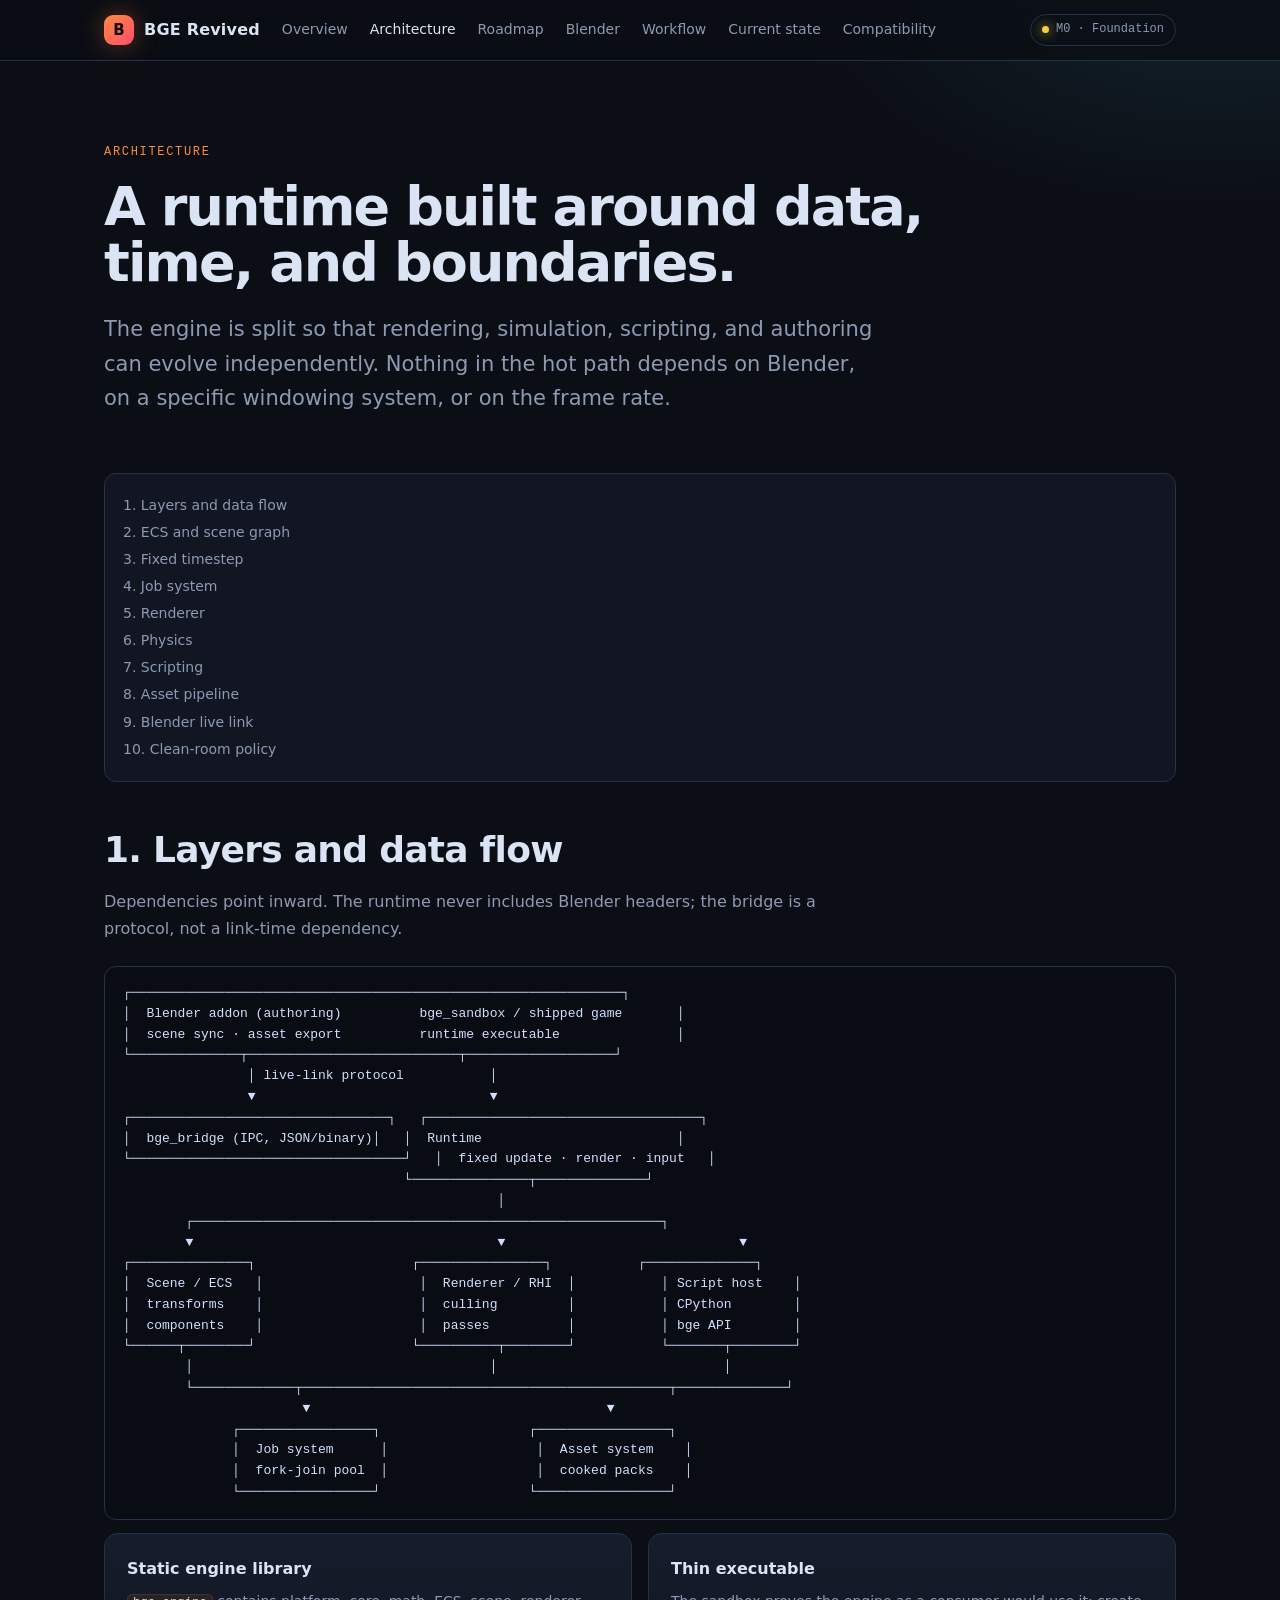
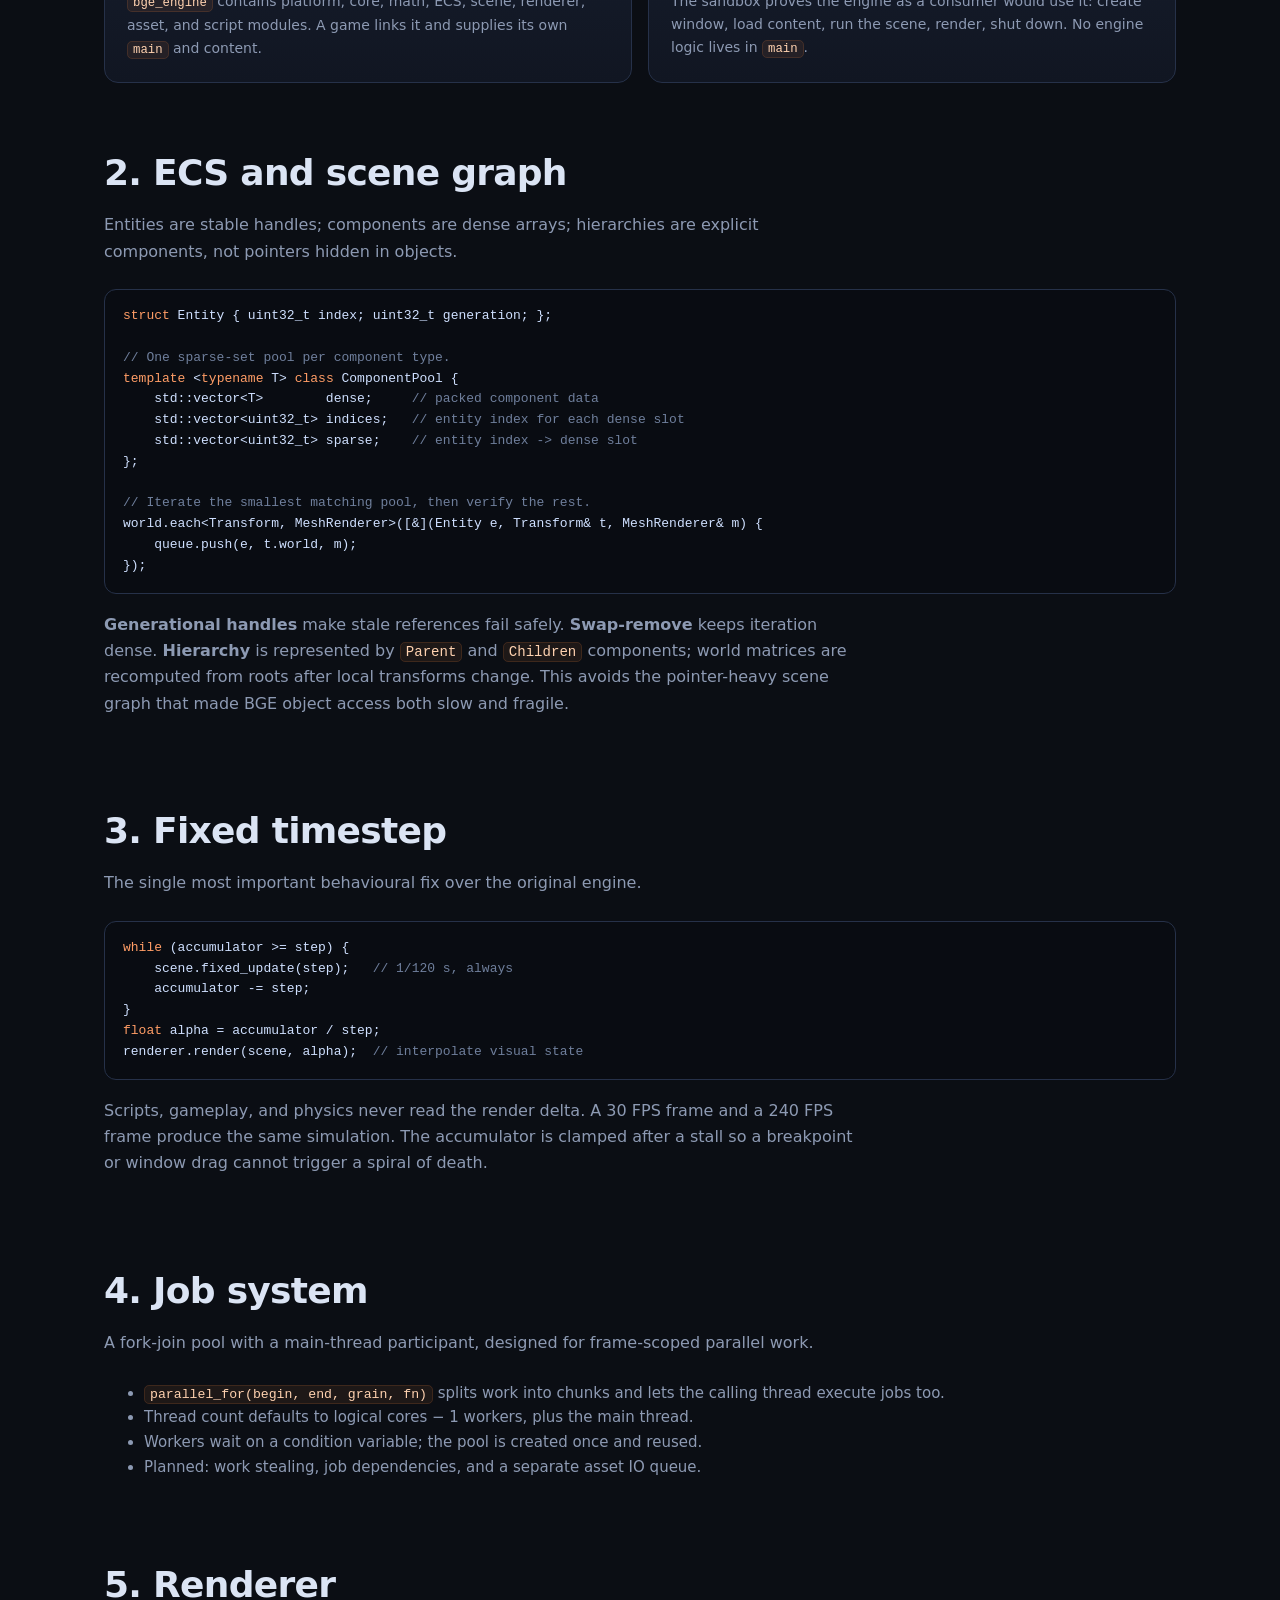
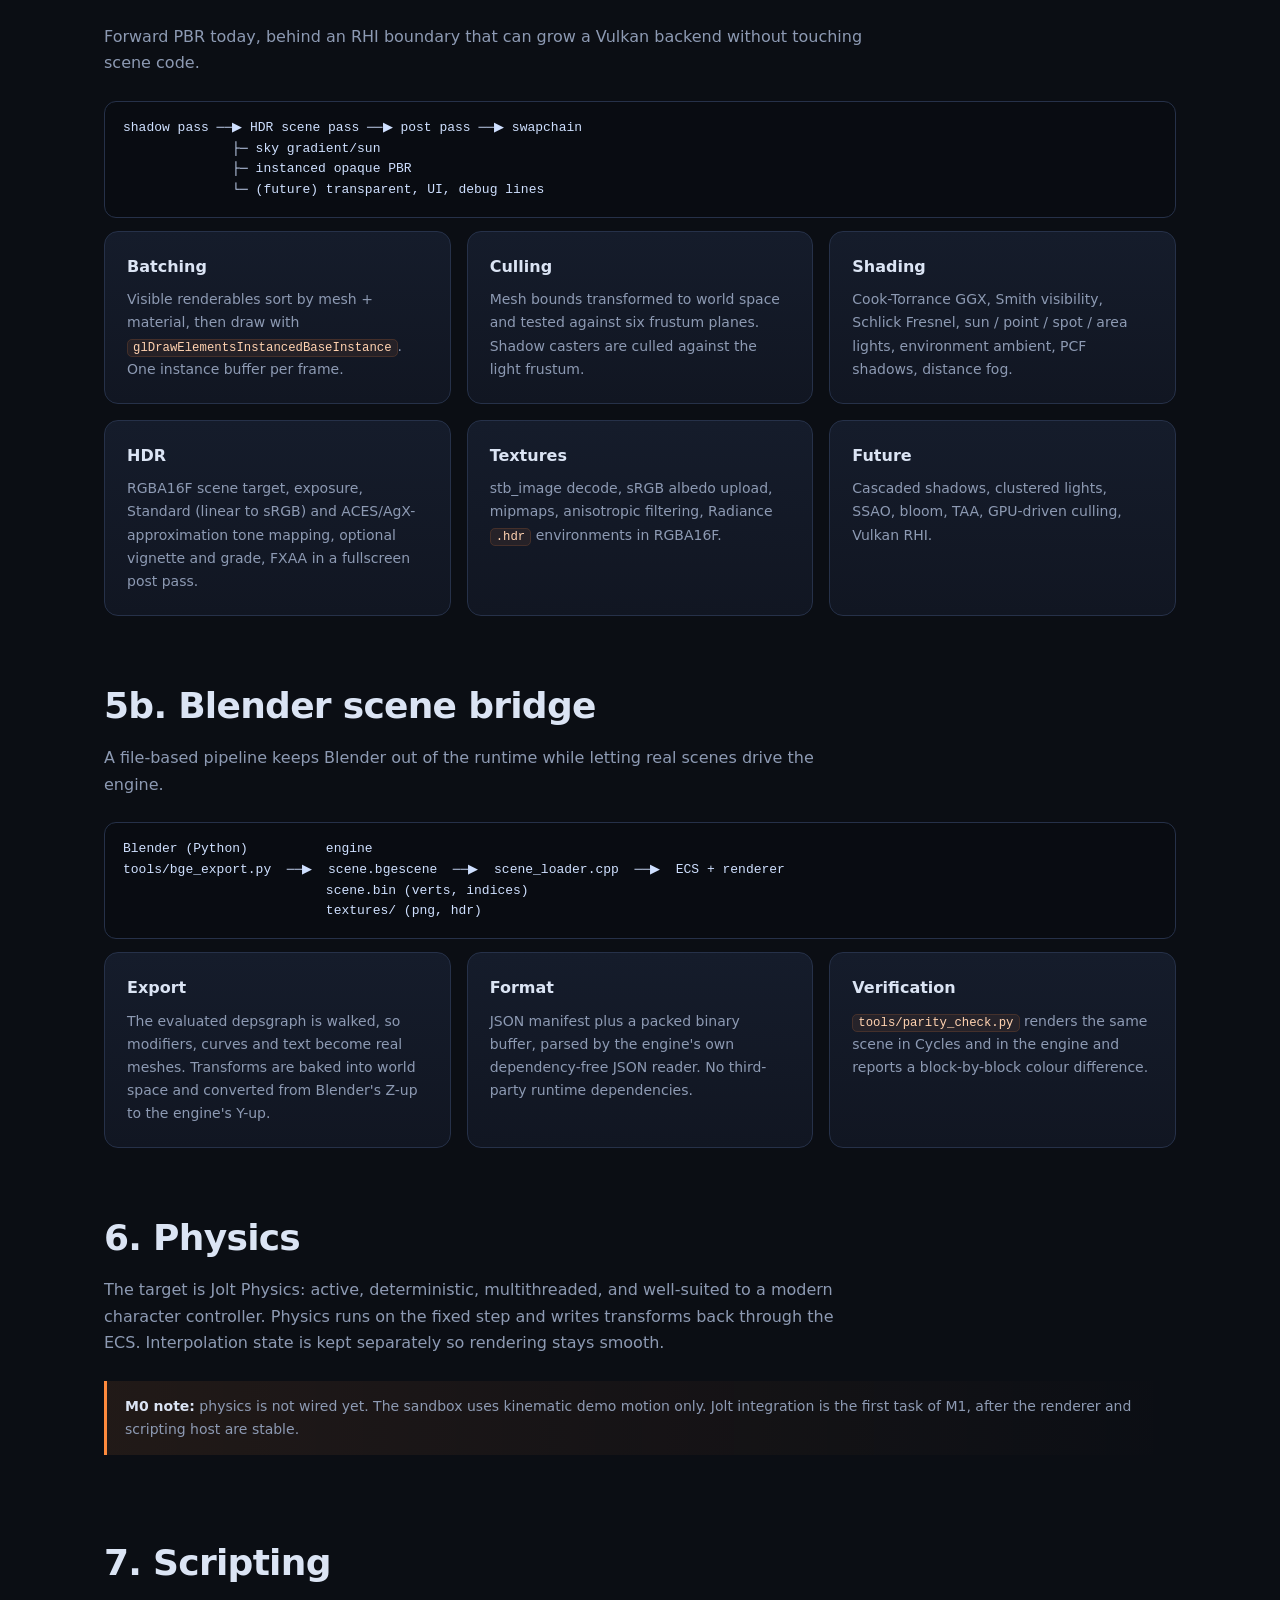
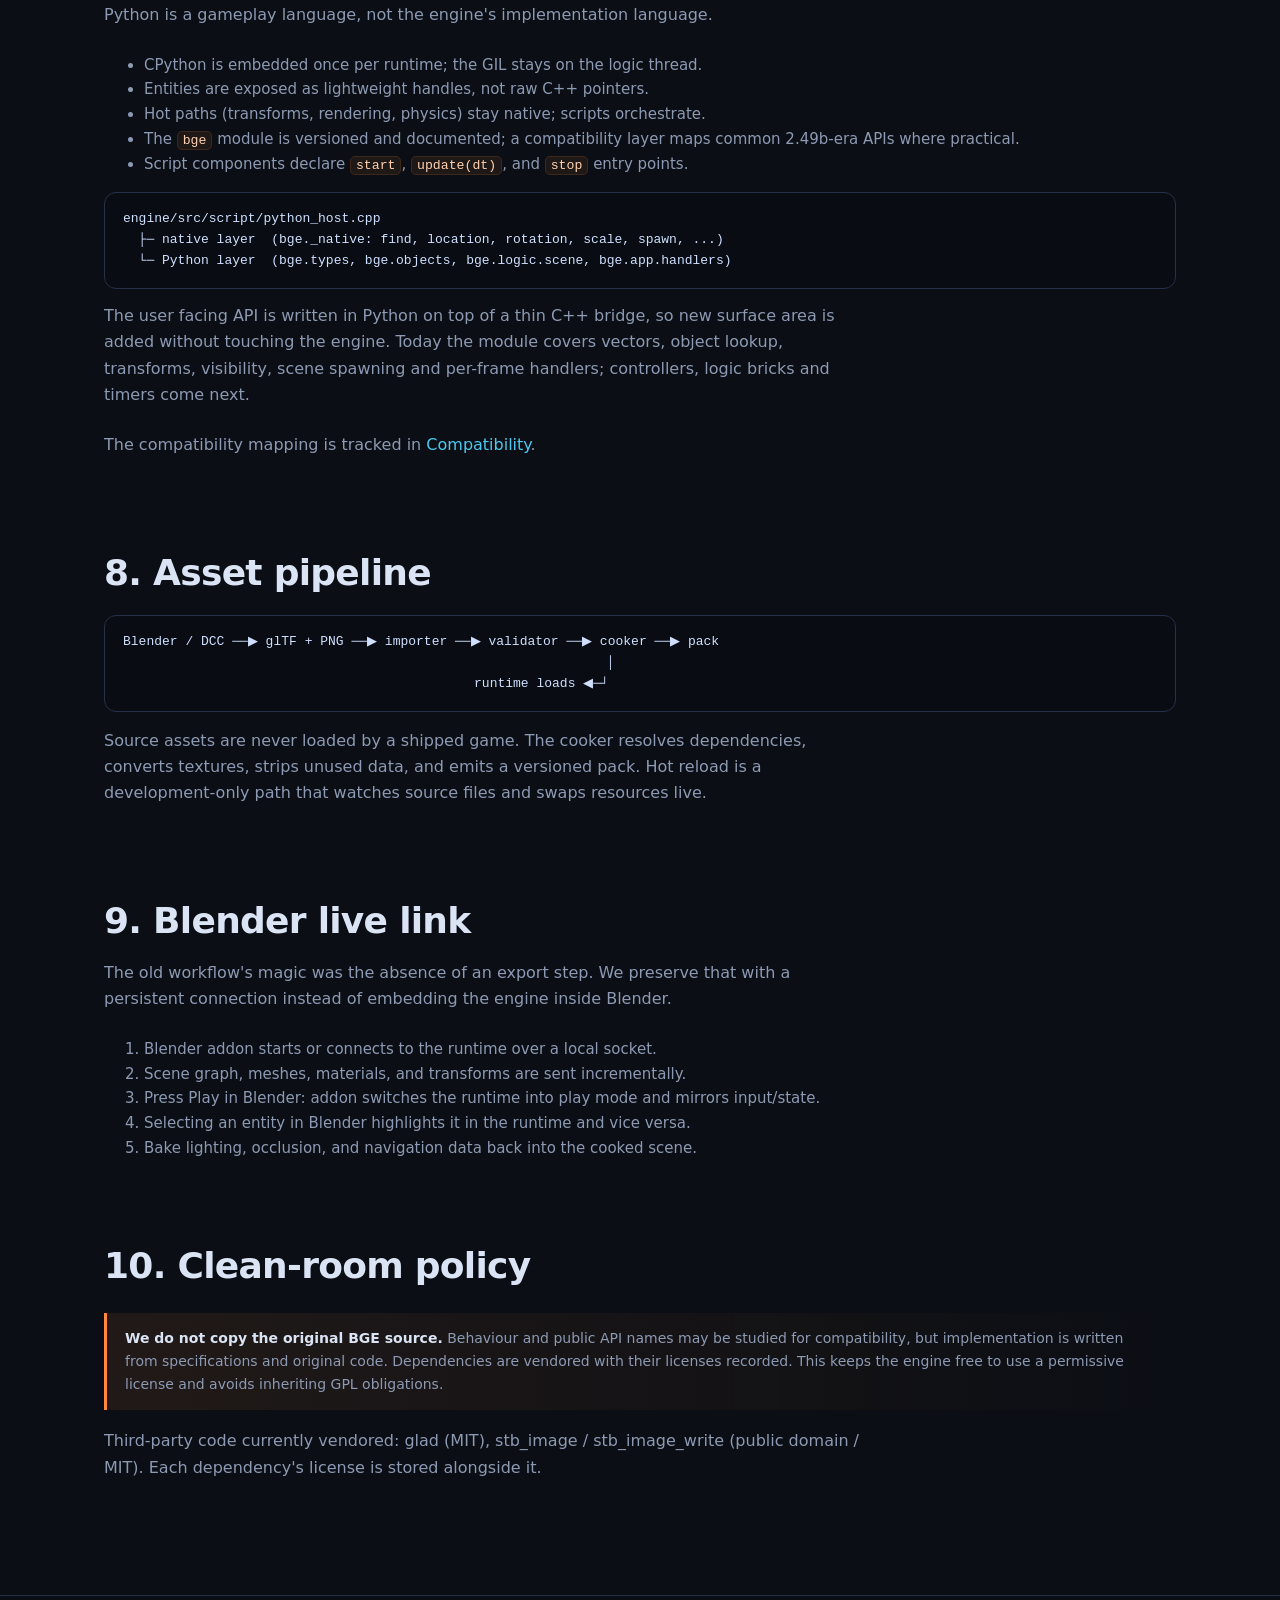
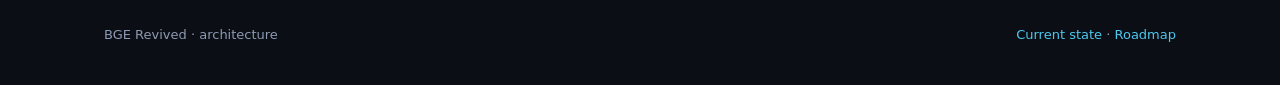
==== docs/architecture.html @ 5dff6050 "Add files via upload" ====
<!doctype html>
<html lang="en">
<head>
  <meta charset="utf-8">
  <meta name="viewport" content="width=device-width, initial-scale=1">
  <title>Architecture — BGE Revived</title>
  <meta name="description" content="Architecture of BGE Revived: platform layer, ECS, job system, renderer, physics, scripting, asset pipeline, and Blender live link.">
  <link rel="stylesheet" href="style.css">
</head>
<body>
<header class="site">
  <nav class="nav">
    <a class="brand" href="index.html"><span class="mark">B</span> BGE Revived</a>
    <a class="link" href="index.html">Overview</a>
    <a class="link active" href="architecture.html">Architecture</a>
    <a class="link" href="roadmap.html">Roadmap</a>
    <a class="link" href="blender_integration.html">Blender</a>
    <a class="link" href="blender_workflow.html">Workflow</a>
    <a class="link" href="current_state.html">Current state</a>
    <a class="link" href="compatibility.html">Compatibility</a>
    <span class="spacer"></span>
    <span class="pill"><span class="dot"></span> M0 · Foundation</span>
  </nav>
</header>

<main class="wrap">
  <section class="hero" style="padding-bottom: 18px;">
    <div class="eyebrow">Architecture</div>
    <h1 style="font-size: clamp(34px, 5vw, 54px);">A runtime built around data, time, and boundaries.</h1>
    <p class="lede">
      The engine is split so that rendering, simulation, scripting, and authoring can evolve
      independently. Nothing in the hot path depends on Blender, on a specific windowing
      system, or on the frame rate.
    </p>
  </section>

  <div class="toc">
    <a href="#layers">1. Layers and data flow</a>
    <a href="#ecs">2. ECS and scene graph</a>
    <a href="#time">3. Fixed timestep</a>
    <a href="#jobs">4. Job system</a>
    <a href="#render">5. Renderer</a>
    <a href="#physics">6. Physics</a>
    <a href="#scripting">7. Scripting</a>
    <a href="#assets">8. Asset pipeline</a>
    <a href="#blender">9. Blender live link</a>
    <a href="#cleanroom">10. Clean-room policy</a>
  </div>

  <section id="layers">
    <h2>1. Layers and data flow</h2>
    <p class="sub">Dependencies point inward. The runtime never includes Blender headers; the bridge is a protocol, not a link-time dependency.</p>
    <pre>┌───────────────────────────────────────────────────────────────┐
│  Blender addon (authoring)          bge_sandbox / shipped game       │
│  scene sync · asset export          runtime executable               │
└──────────────┬───────────────────────────┬───────────────────┘
                │ live-link protocol           │
                ▼                              ▼
┌─────────────────────────────────┐   ┌───────────────────────────────────┐
│  bge_bridge (IPC, JSON/binary)│   │  Runtime                         │
└───────────────────────────────────┘   │  fixed update · render · input   │
                                    └───────────────┬──────────────┘
                                                │
        ┌────────────────────────────────────────────────────────────┐
        ▼                                       ▼                              ▼
┌───────────────┐                    ┌────────────────┐           ┌──────────────┐
│  Scene / ECS   │                    │  Renderer / RHI  │           │ Script host    │
│  transforms    │                    │  culling         │           │ CPython        │
│  components    │                    │  passes          │           │ bge API        │
└──────┬────────┘                    └──────────┬────────┘           └───────┬────────┘
        │                                      │                             │
        └─────────────┬───────────────────────────────────────────────┬──────────────┘
                       ▼                                      ▼
              ┌─────────────────┐                   ┌─────────────────┐
              │  Job system      │                   │  Asset system    │
              │  fork-join pool  │                   │  cooked packs    │
              └─────────────────┘                   └─────────────────┘</pre>
    <div class="grid cols-2">
      <div class="card">
        <h3>Static engine library</h3>
        <p><code>bge_engine</code> contains platform, core, math, ECS, scene, renderer, asset, and script modules. A game links it and supplies its own <code>main</code> and content.</p>
      </div>
      <div class="card">
        <h3>Thin executable</h3>
        <p>The sandbox proves the engine as a consumer would use it: create window, load content, run the scene, render, shut down. No engine logic lives in <code>main</code>.</p>
      </div>
    </div>
  </section>

  <section id="ecs">
    <h2>2. ECS and scene graph</h2>
    <p class="sub">Entities are stable handles; components are dense arrays; hierarchies are explicit components, not pointers hidden in objects.</p>
    <pre><span class="k">struct</span> Entity { uint32_t index; uint32_t generation; };

<span class="c">// One sparse-set pool per component type.</span>
<span class="k">template</span> &lt;<span class="k">typename</span> T&gt; <span class="k">class</span> ComponentPool {
    std::vector&lt;T&gt;        dense;     <span class="c">// packed component data</span>
    std::vector&lt;uint32_t&gt; indices;   <span class="c">// entity index for each dense slot</span>
    std::vector&lt;uint32_t&gt; sparse;    <span class="c">// entity index -&gt; dense slot</span>
};

<span class="c">// Iterate the smallest matching pool, then verify the rest.</span>
world.each&lt;Transform, MeshRenderer&gt;([&amp;](Entity e, Transform&amp; t, MeshRenderer&amp; m) {
    queue.push(e, t.world, m);
});</pre>
    <p class="sub" style="margin-top: 18px;">
      <strong>Generational handles</strong> make stale references fail safely. <strong>Swap-remove</strong>
      keeps iteration dense. <strong>Hierarchy</strong> is represented by <code>Parent</code> and
      <code>Children</code> components; world matrices are recomputed from roots after local
      transforms change. This avoids the pointer-heavy scene graph that made BGE object access
      both slow and fragile.
    </p>
  </section>

  <section id="time">
    <h2>3. Fixed timestep</h2>
    <p class="sub">The single most important behavioural fix over the original engine.</p>
    <pre><span class="k">while</span> (accumulator &gt;= step) {
    scene.fixed_update(step);   <span class="c">// 1/120 s, always</span>
    accumulator -= step;
}
<span class="k">float</span> alpha = accumulator / step;
renderer.render(scene, alpha);  <span class="c">// interpolate visual state</span></pre>
    <p class="sub" style="margin-top: 18px;">
      Scripts, gameplay, and physics never read the render delta. A 30 FPS frame and a 240 FPS
      frame produce the same simulation. The accumulator is clamped after a stall so a
      breakpoint or window drag cannot trigger a spiral of death.
    </p>
  </section>

  <section id="jobs">
    <h2>4. Job system</h2>
    <p class="sub">A fork-join pool with a main-thread participant, designed for frame-scoped parallel work.</p>
    <ul style="color: var(--muted); font-size: 15px;">
      <li><code>parallel_for(begin, end, grain, fn)</code> splits work into chunks and lets the calling thread execute jobs too.</li>
      <li>Thread count defaults to logical cores − 1 workers, plus the main thread.</li>
      <li>Workers wait on a condition variable; the pool is created once and reused.</li>
      <li>Planned: work stealing, job dependencies, and a separate asset IO queue.</li>
    </ul>
  </section>

  <section id="render">
    <h2>5. Renderer</h2>
    <p class="sub">Forward PBR today, behind an RHI boundary that can grow a Vulkan backend without touching scene code.</p>
    <pre>shadow pass ──▶ HDR scene pass ──▶ post pass ──▶ swapchain
              ├─ sky gradient/sun
              ├─ instanced opaque PBR
              └─ (future) transparent, UI, debug lines</pre>
    <div class="grid cols-3">
      <div class="card"><h3>Batching</h3><p>Visible renderables sort by mesh + material, then draw with <code>glDrawElementsInstancedBaseInstance</code>. One instance buffer per frame.</p></div>
      <div class="card"><h3>Culling</h3><p>Mesh bounds transformed to world space and tested against six frustum planes. Shadow casters are culled against the light frustum.</p></div>
      <div class="card"><h3>Shading</h3><p>Cook-Torrance GGX, Smith visibility, Schlick Fresnel, sun / point / spot / area lights, environment ambient, PCF shadows, distance fog.</p></div>
      <div class="card"><h3>HDR</h3><p>RGBA16F scene target, exposure, Standard (linear to sRGB) and ACES/AgX-approximation tone mapping, optional vignette and grade, FXAA in a fullscreen post pass.</p></div>
      <div class="card"><h3>Textures</h3><p>stb_image decode, sRGB albedo upload, mipmaps, anisotropic filtering, Radiance <code>.hdr</code> environments in RGBA16F.</p></div>
      <div class="card"><h3>Future</h3><p>Cascaded shadows, clustered lights, SSAO, bloom, TAA, GPU-driven culling, Vulkan RHI.</p></div>
    </div>
  </section>

  <section id="blender">
    <h2>5b. Blender scene bridge</h2>
    <p class="sub">A file-based pipeline keeps Blender out of the runtime while letting real scenes drive the engine.</p>
    <pre>Blender (Python)          engine
tools/bge_export.py  ──▶  scene.bgescene  ──▶  scene_loader.cpp  ──▶  ECS + renderer
                          scene.bin (verts, indices)
                          textures/ (png, hdr)</pre>
    <div class="grid cols-3">
      <div class="card"><h3>Export</h3><p>The evaluated depsgraph is walked, so modifiers, curves and text become real meshes. Transforms are baked into world space and converted from Blender's Z-up to the engine's Y-up.</p></div>
      <div class="card"><h3>Format</h3><p>JSON manifest plus a packed binary buffer, parsed by the engine's own dependency-free JSON reader. No third-party runtime dependencies.</p></div>
      <div class="card"><h3>Verification</h3><p><code>tools/parity_check.py</code> renders the same scene in Cycles and in the engine and reports a block-by-block colour difference.</p></div>
    </div>
  </section>

  <section id="physics">
    <h2>6. Physics</h2>
    <p class="sub">
      The target is Jolt Physics: active, deterministic, multithreaded, and well-suited to a
      modern character controller. Physics runs on the fixed step and writes transforms back
      through the ECS. Interpolation state is kept separately so rendering stays smooth.
    </p>
    <div class="callout">
      <strong>M0 note:</strong> physics is not wired yet. The sandbox uses kinematic demo motion
      only. Jolt integration is the first task of M1, after the renderer and scripting host are
      stable.
    </div>
  </section>

  <section id="scripting">
    <h2>7. Scripting</h2>
    <p class="sub">Python is a gameplay language, not the engine's implementation language.</p>
    <ul style="color: var(--muted); font-size: 15px;">
      <li>CPython is embedded once per runtime; the GIL stays on the logic thread.</li>
      <li>Entities are exposed as lightweight handles, not raw C++ pointers.</li>
      <li>Hot paths (transforms, rendering, physics) stay native; scripts orchestrate.</li>
      <li>The <code>bge</code> module is versioned and documented; a compatibility layer maps common 2.49b-era APIs where practical.</li>
      <li>Script components declare <code>start</code>, <code>update(dt)</code>, and <code>stop</code> entry points.</li>
    </ul>
    <pre style="margin-top: 16px;">engine/src/script/python_host.cpp
  ├─ native layer  (bge._native: find, location, rotation, scale, spawn, ...)
  └─ Python layer  (bge.types, bge.objects, bge.logic.scene, bge.app.handlers)</pre>
    <p class="sub" style="margin-top: 14px;">
      The user facing API is written in Python on top of a thin C++ bridge, so new surface area
      is added without touching the engine. Today the module covers vectors, object lookup,
      transforms, visibility, scene spawning and per-frame handlers; controllers, logic bricks
      and timers come next.
    </p>
    <p class="sub" style="margin-top: 14px;">The compatibility mapping is tracked in <a href="compatibility.html">Compatibility</a>.</p>
  </section>

  <section id="assets">
    <h2>8. Asset pipeline</h2>
    <pre>Blender / DCC ──▶ glTF + PNG ──▶ importer ──▶ validator ──▶ cooker ──▶ pack
                                                              │
                                             runtime loads ◀─┘</pre>
    <p class="sub" style="margin-top: 16px;">
      Source assets are never loaded by a shipped game. The cooker resolves dependencies,
      converts textures, strips unused data, and emits a versioned pack. Hot reload is a
      development-only path that watches source files and swaps resources live.
    </p>
  </section>

  <section id="blender">
    <h2>9. Blender live link</h2>
    <p class="sub">
      The old workflow's magic was the absence of an export step. We preserve that with a
      persistent connection instead of embedding the engine inside Blender.
    </p>
    <ol style="color: var(--muted); font-size: 15px;">
      <li>Blender addon starts or connects to the runtime over a local socket.</li>
      <li>Scene graph, meshes, materials, and transforms are sent incrementally.</li>
      <li>Press Play in Blender: addon switches the runtime into play mode and mirrors input/state.</li>
      <li>Selecting an entity in Blender highlights it in the runtime and vice versa.</li>
      <li>Bake lighting, occlusion, and navigation data back into the cooked scene.</li>
    </ol>
  </section>

  <section id="cleanroom">
    <h2>10. Clean-room policy</h2>
    <div class="callout">
      <strong>We do not copy the original BGE source.</strong> Behaviour and public API names may
      be studied for compatibility, but implementation is written from specifications and
      original code. Dependencies are vendored with their licenses recorded. This keeps the
      engine free to use a permissive license and avoids inheriting GPL obligations.
    </div>
    <p class="sub">
      Third-party code currently vendored: glad (MIT), stb_image / stb_image_write (public
      domain / MIT). Each dependency's license is stored alongside it.
    </p>
  </section>
</main>

<footer class="site">
  <div class="wrap">
    <span>BGE Revived · architecture</span>
    <span><a href="current_state.html">Current state</a> · <a href="roadmap.html">Roadmap</a></span>
  </div>
</footer>
</body>
</html>
---- docs/style.css ----
:root {
  --bg: #0b0e14;
  --bg-soft: #111622;
  --panel: #151c2b;
  --panel-2: #1b2436;
  --line: #263149;
  --text: #dbe4f4;
  --muted: #8d9ab3;
  --accent: #ff8a3d;
  --accent-2: #4cc9f0;
  --good: #58d68d;
  --warn: #f4d03f;
  --bad: #ec7063;
  --radius: 14px;
  --max: 1120px;
  --mono: ui-monospace, SFMono-Regular, Menlo, Consolas, "Liberation Mono", monospace;
  --sans: Inter, ui-sans-serif, system-ui, -apple-system, "Segoe UI", Roboto, sans-serif;
}

* { box-sizing: border-box; }
html { scroll-behavior: smooth; }
body {
  margin: 0;
  background:
    radial-gradient(900px 420px at 10% -10%, rgba(255, 138, 61, 0.14), transparent 60%),
    radial-gradient(700px 360px at 95% 0%, rgba(76, 201, 240, 0.10), transparent 60%),
    var(--bg);
  color: var(--text);
  font-family: var(--sans);
  line-height: 1.65;
  font-size: 16px;
}

a { color: var(--accent-2); text-decoration: none; }
a:hover { text-decoration: underline; }

.wrap { max-width: var(--max); margin: 0 auto; padding: 0 24px; }

header.site {
  position: sticky;
  top: 0;
  z-index: 20;
  backdrop-filter: blur(12px);
  background: rgba(11, 14, 20, 0.78);
  border-bottom: 1px solid var(--line);
}
.nav {
  max-width: var(--max);
  margin: 0 auto;
  padding: 14px 24px;
  display: flex;
  align-items: center;
  gap: 22px;
  flex-wrap: wrap;
}
.brand {
  display: flex;
  align-items: center;
  gap: 10px;
  color: var(--text);
  font-weight: 750;
  letter-spacing: 0.2px;
}
.brand .mark {
  width: 30px; height: 30px;
  border-radius: 9px;
  background: linear-gradient(135deg, var(--accent), #ff4d6d);
  box-shadow: 0 0 24px rgba(255, 138, 61, 0.35);
  display: grid; place-items: center;
  font-size: 15px;
  color: #130b06;
  font-weight: 900;
}
.nav a.link { color: var(--muted); font-size: 14px; }
.nav a.link:hover, .nav a.link.active { color: var(--text); text-decoration: none; }
.nav .spacer { flex: 1; }
.pill {
  display: inline-flex; align-items: center; gap: 7px;
  padding: 5px 11px;
  border: 1px solid var(--line);
  border-radius: 999px;
  color: var(--muted);
  font-size: 12px;
  font-family: var(--mono);
  white-space: nowrap;
}
.dot { width: 7px; height: 7px; border-radius: 50%; background: var(--warn); box-shadow: 0 0 12px var(--warn); }
.dot.good { background: var(--good); box-shadow: 0 0 12px var(--good); }

.hero { padding: 82px 0 44px; }
.eyebrow {
  color: var(--accent);
  font-family: var(--mono);
  font-size: 12px;
  letter-spacing: 0.14em;
  text-transform: uppercase;
  margin-bottom: 16px;
}
h1 {
  font-size: clamp(38px, 6vw, 68px);
  line-height: 1.04;
  letter-spacing: -0.035em;
  margin: 0 0 20px;
  max-width: 980px;
}
h1 .grad {
  background: linear-gradient(115deg, #ffb36b, #ff6b6b 45%, #4cc9f0);
  -webkit-background-clip: text;
  background-clip: text;
  color: transparent;
}
.lede { color: var(--muted); font-size: clamp(17px, 2vw, 21px); max-width: 780px; }
.hero-actions { display: flex; gap: 12px; flex-wrap: wrap; margin-top: 30px; }
.btn {
  display: inline-flex; align-items: center; gap: 8px;
  padding: 11px 18px;
  border-radius: 10px;
  border: 1px solid var(--line);
  color: var(--text);
  font-weight: 650;
  font-size: 14px;
  background: var(--panel);
}
.btn.primary { background: linear-gradient(135deg, var(--accent), #ff5d47); border-color: transparent; color: #190d07; }
.btn:hover { text-decoration: none; transform: translateY(-1px); }
.btn { transition: transform 120ms ease, border-color 120ms ease; }

.grid { display: grid; gap: 16px; }
.grid.cols-3 { grid-template-columns: repeat(3, minmax(0, 1fr)); }
.grid.cols-2 { grid-template-columns: repeat(2, minmax(0, 1fr)); }
@media (max-width: 860px) { .grid.cols-3, .grid.cols-2 { grid-template-columns: 1fr; } }

.card {
  background: linear-gradient(180deg, var(--panel), var(--bg-soft));
  border: 1px solid var(--line);
  border-radius: var(--radius);
  padding: 22px;
}
.card h3 { margin: 0 0 8px; font-size: 16px; }
.card p { margin: 0; color: var(--muted); font-size: 14px; }
.card .icon { font-size: 20px; margin-bottom: 10px; display: block; }

section { padding: 30px 0; }
h2 {
  font-size: clamp(26px, 3vw, 36px);
  letter-spacing: -0.02em;
  margin: 0 0 10px;
}
.sub { color: var(--muted); margin: 0 0 24px; max-width: 760px; }

table { width: 100%; border-collapse: collapse; font-size: 14px; }
th, td { text-align: left; padding: 11px 12px; border-bottom: 1px solid var(--line); vertical-align: top; }
th { color: var(--muted); font-weight: 600; font-size: 12px; text-transform: uppercase; letter-spacing: 0.06em; }
tr:last-child td { border-bottom: 0; }
td code, p code, li code { color: #ffd2b0; background: rgba(255, 138, 61, 0.08); border: 1px solid rgba(255, 138, 61, 0.14); padding: 1px 5px; border-radius: 5px; font-family: var(--mono); font-size: 0.88em; }

pre {
  background: #090c12;
  border: 1px solid var(--line);
  border-radius: 12px;
  padding: 16px 18px;
  overflow: auto;
  font-family: var(--mono);
  font-size: 13px;
  line-height: 1.6;
  color: #cfe0ff;
}
pre .c { color: #6f7f9c; }
pre .k { color: #ff9d66; }
pre .s { color: #9fe8a5; }

.badge {
  display: inline-block;
  font-size: 11px;
  font-family: var(--mono);
  padding: 2px 8px;
  border-radius: 999px;
  border: 1px solid var(--line);
  color: var(--muted);
}
.badge.done { color: var(--good); border-color: rgba(88, 214, 141, 0.35); background: rgba(88, 214, 141, 0.08); }
.badge.wip { color: var(--warn); border-color: rgba(244, 208, 63, 0.35); background: rgba(244, 208, 63, 0.08); }
.badge.plan { color: var(--accent-2); border-color: rgba(76, 201, 240, 0.3); background: rgba(76, 201, 240, 0.07); }
.badge.legacy { color: var(--bad); border-color: rgba(236, 112, 99, 0.35); background: rgba(236, 112, 99, 0.08); }

.callout {
  border-left: 3px solid var(--accent);
  background: linear-gradient(90deg, rgba(255, 138, 61, 0.09), transparent);
  padding: 14px 18px;
  border-radius: 0 10px 10px 0;
  color: var(--muted);
  font-size: 14px;
  margin: 18px 0;
}
.callout strong { color: var(--text); }

.stat-row { display: flex; gap: 26px; flex-wrap: wrap; margin-top: 30px; }
.stat .n { font-family: var(--mono); font-size: 28px; color: var(--text); }
.stat .l { color: var(--muted); font-size: 12px; text-transform: uppercase; letter-spacing: 0.08em; }

.phase { border-left: 2px solid var(--line); padding: 2px 0 2px 22px; position: relative; margin: 0 0 26px; }
.phase::before {
  content: ""; position: absolute; left: -7px; top: 6px;
  width: 12px; height: 12px; border-radius: 50%;
  background: var(--bg); border: 2px solid var(--line);
}
.phase.current::before { border-color: var(--accent); box-shadow: 0 0 0 4px rgba(255, 138, 61, 0.12); }
.phase h3 { margin: 0 0 6px; font-size: 19px; }
.phase .tag { font-family: var(--mono); font-size: 12px; color: var(--accent); }
.phase ul { margin: 10px 0 0; padding-left: 18px; color: var(--muted); font-size: 14px; }
.phase li { margin: 4px 0; }

footer.site {
  border-top: 1px solid var(--line);
  margin-top: 60px;
  padding: 28px 0 40px;
  color: var(--muted);
  font-size: 13px;
}
footer.site .wrap { display: flex; justify-content: space-between; gap: 18px; flex-wrap: wrap; }

.toc {
  background: var(--bg-soft);
  border: 1px solid var(--line);
  border-radius: 12px;
  padding: 16px 18px;
  font-size: 14px;
  margin: 18px 0 8px;
}
.toc a { display: block; margin: 4px 0; color: var(--muted); }
.toc a:hover { color: var(--text); }

.status-line { display: flex; align-items: center; gap: 10px; color: var(--muted); font-size: 14px; }

.kbd {
  font-family: var(--mono);
  font-size: 12px;
  border: 1px solid var(--line);
  border-bottom-width: 2px;
  border-radius: 5px;
  padding: 1px 6px;
  color: var(--text);
  background: var(--panel);
}

.shot {
  width: 100%;
  border-radius: var(--radius);
  border: 1px solid var(--line);
  display: block;
  background: #05070b;
}
.shot-cap { color: var(--muted); font-size: 12px; margin-top: 8px; font-family: var(--mono); }
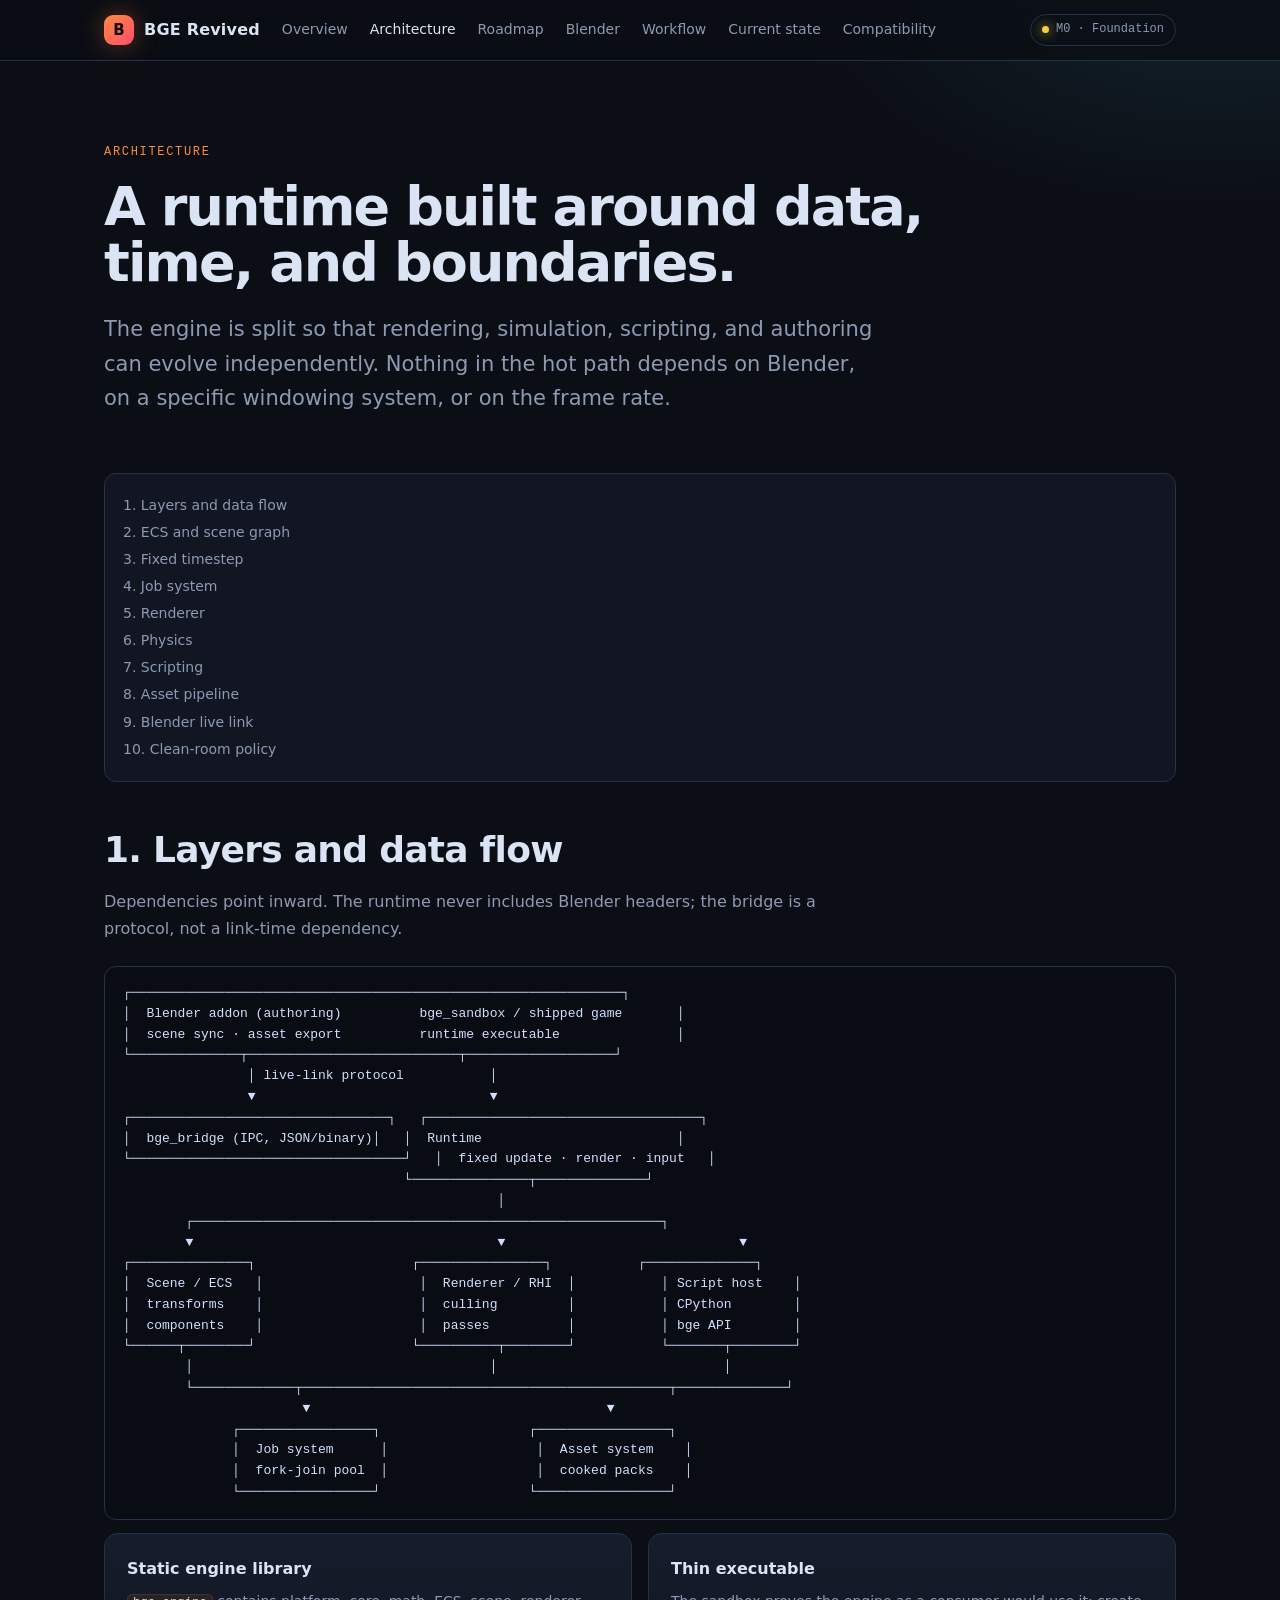
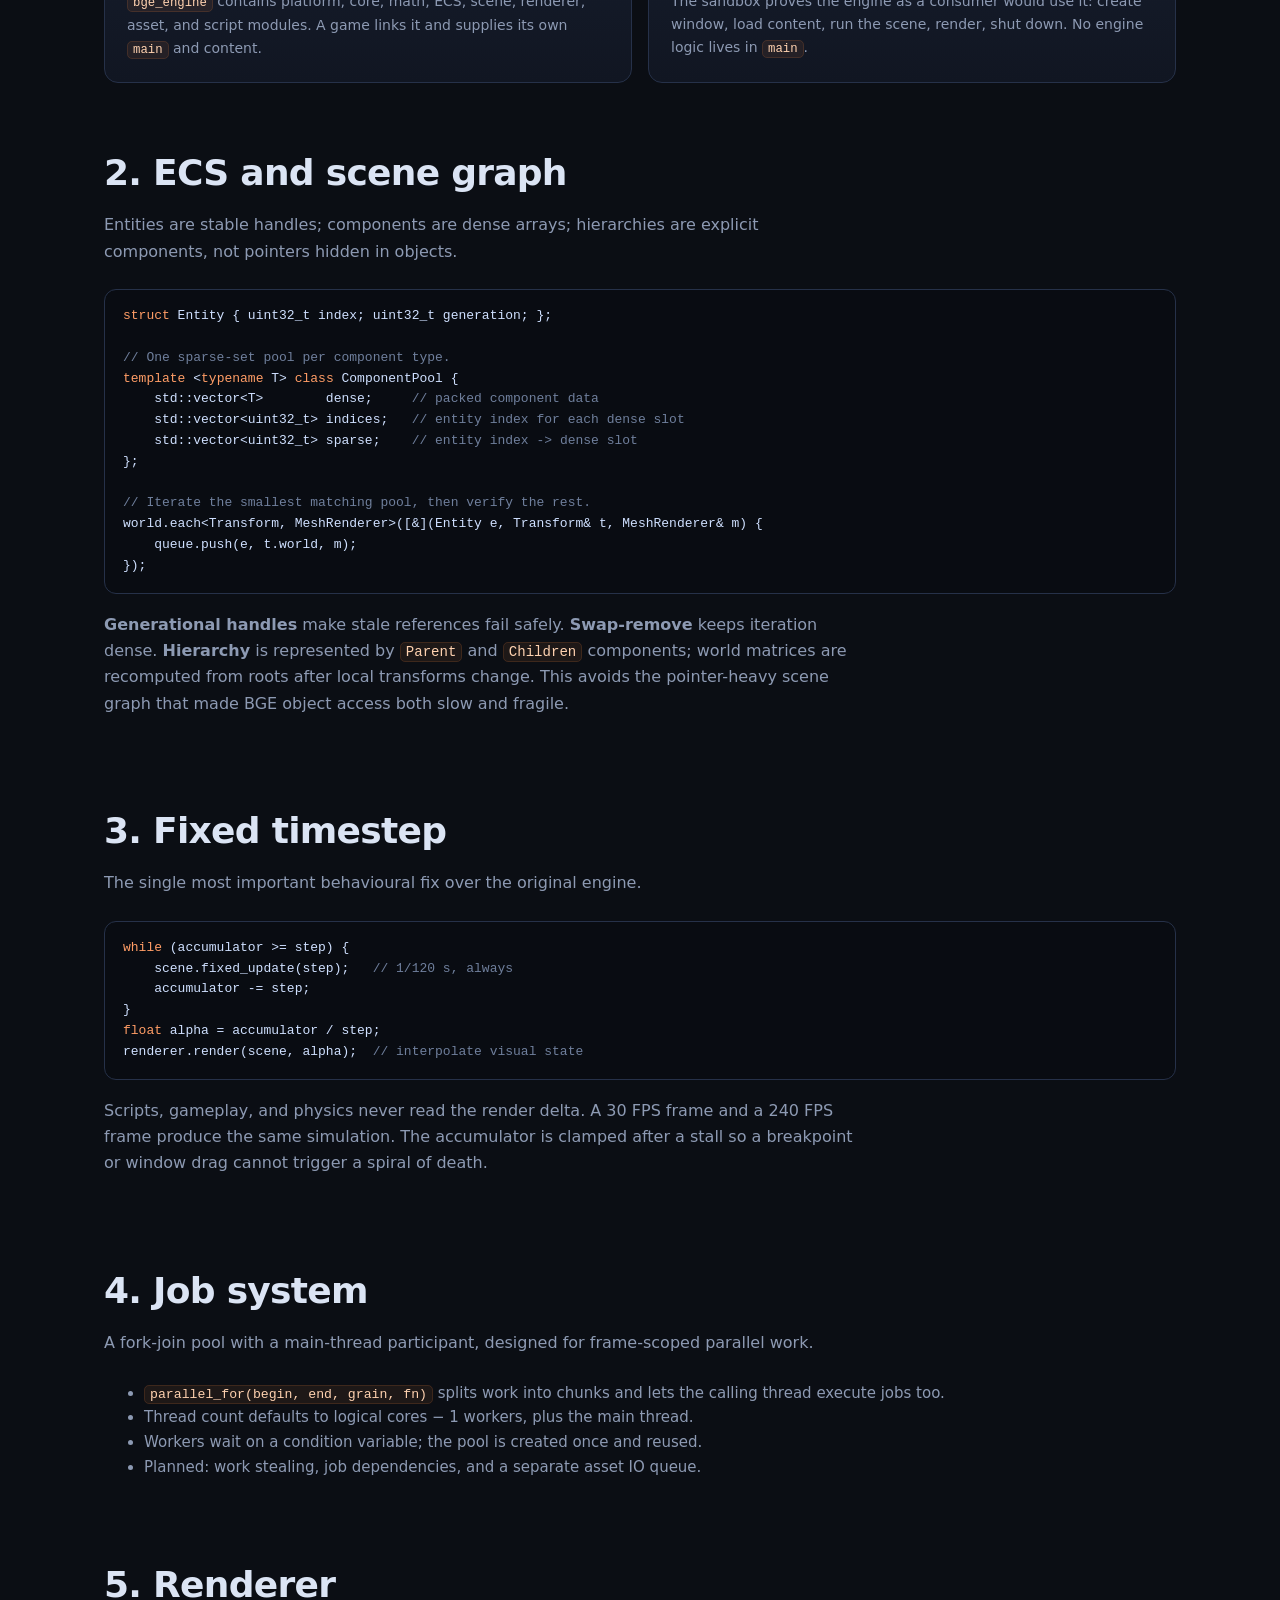
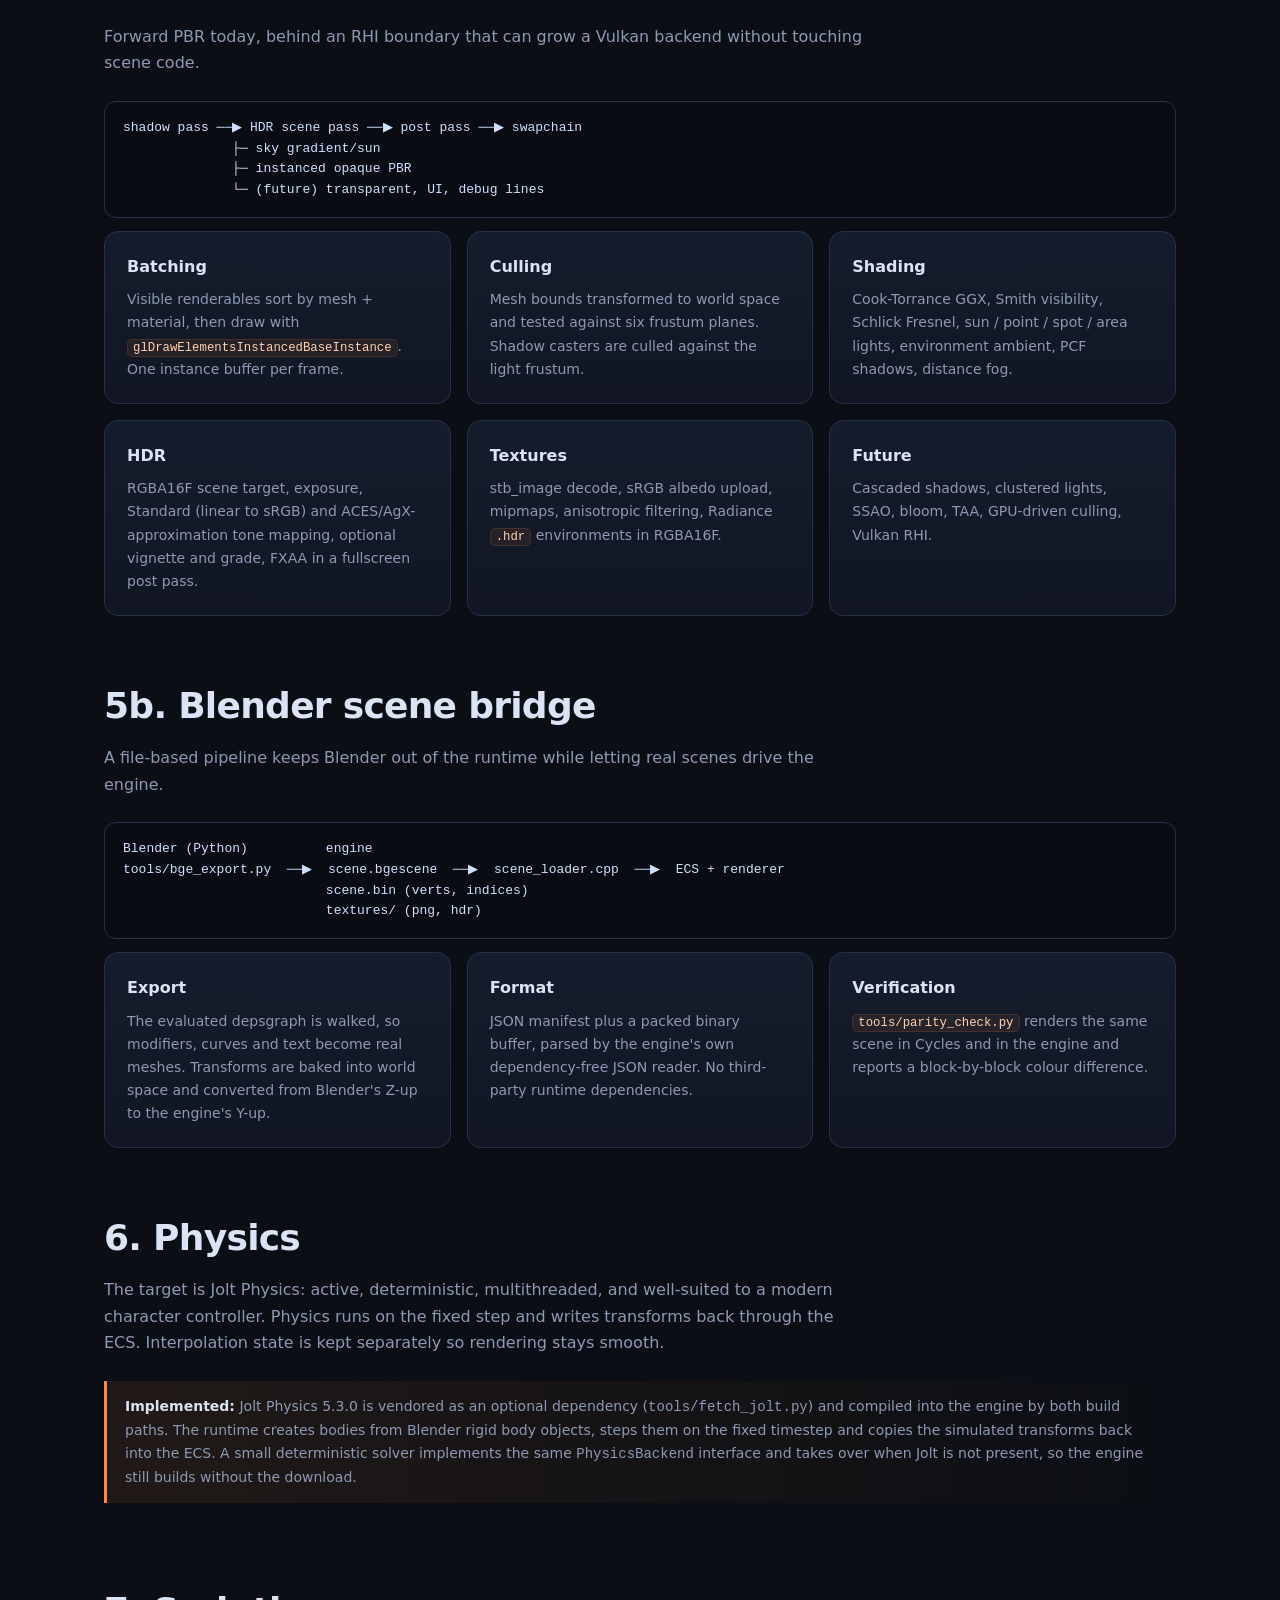
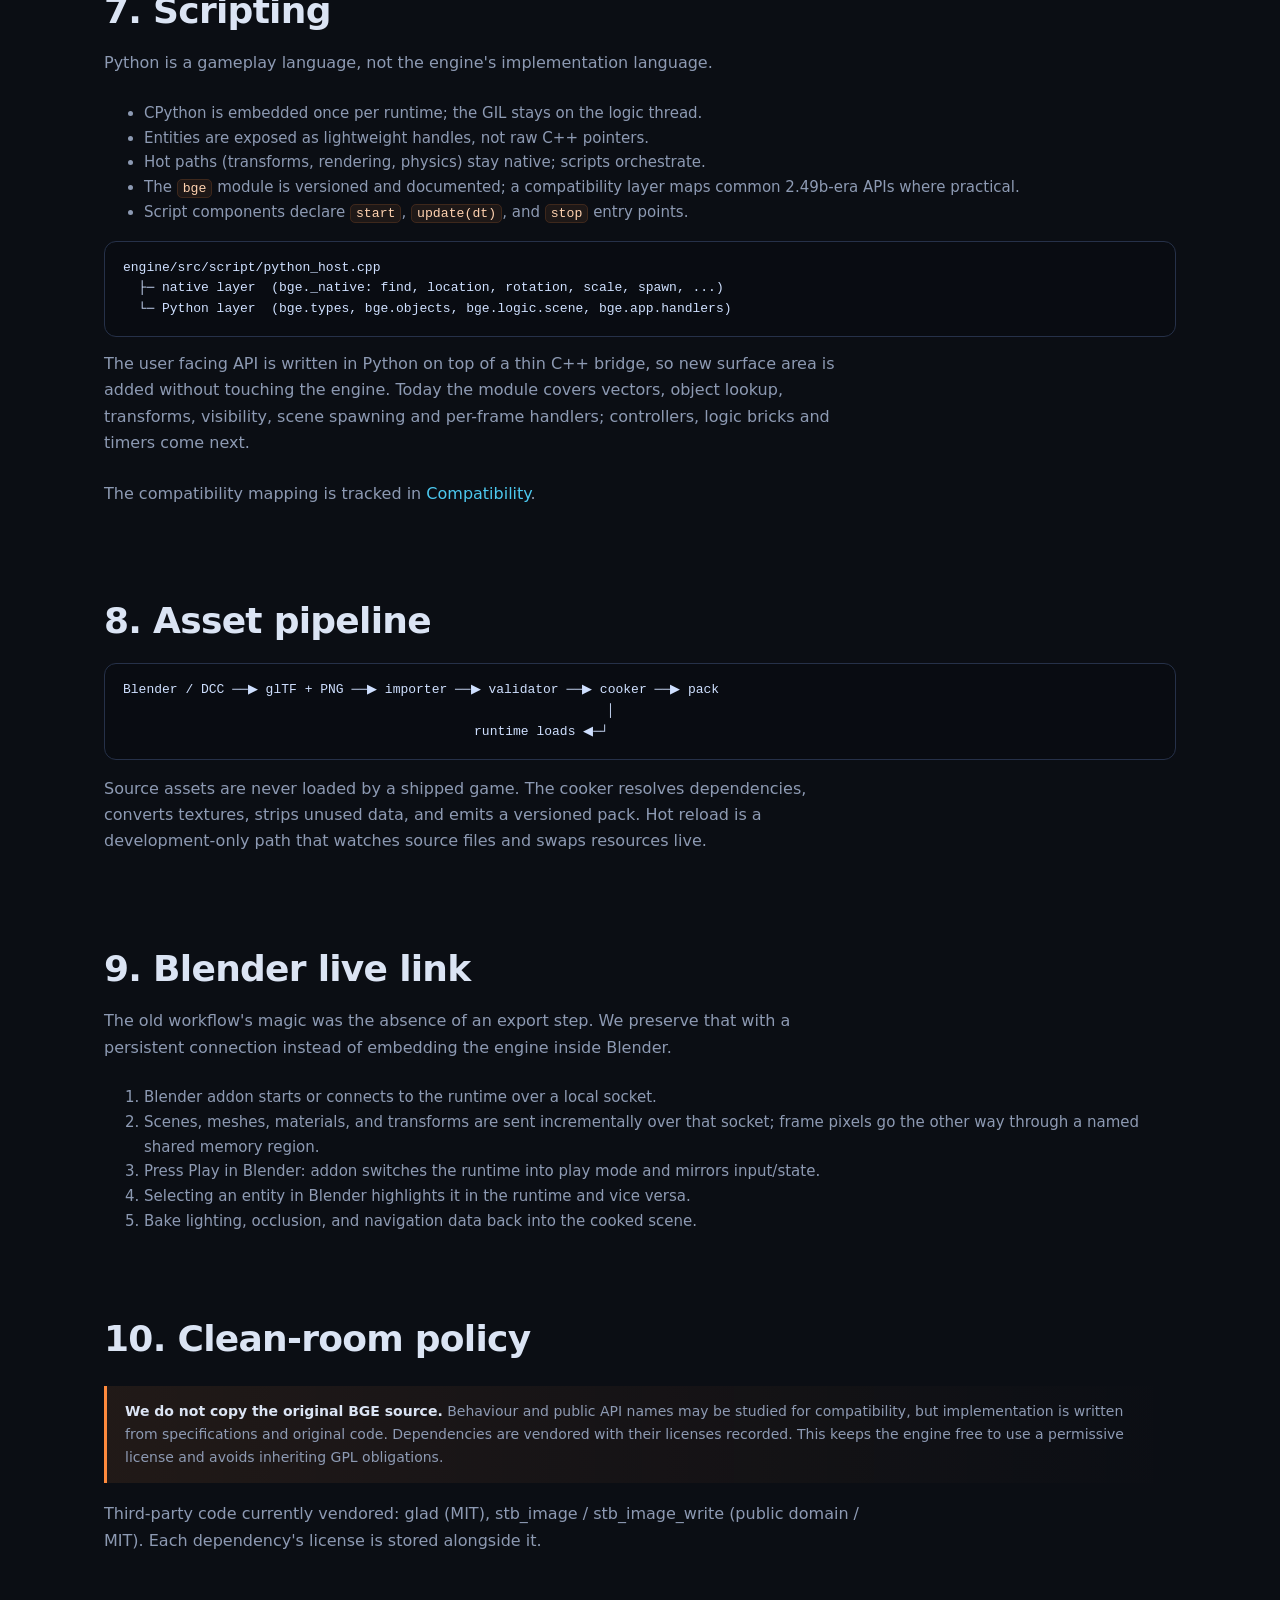
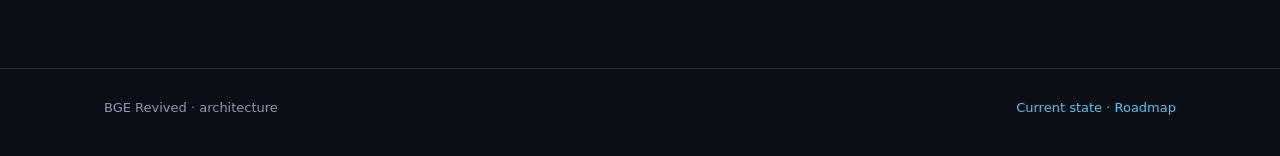
==== commit ddca3367: "Add Jolt Physics, rigid body authoring and project hygiene - add tools/fetch_jolt.py; both build.py " ====
--- a/docs/architecture.html
+++ b/docs/architecture.html
@@ -177,10 +177,13 @@
       modern character controller. Physics runs on the fixed step and writes transforms back
       through the ECS. Interpolation state is kept separately so rendering stays smooth.
     </p>
-    <div class="callout">
-      <strong>M0 note:</strong> physics is not wired yet. The sandbox uses kinematic demo motion
-      only. Jolt integration is the first task of M1, after the renderer and scripting host are
-      stable.
+    <div class="callout">
+      <strong>Implemented:</strong> Jolt Physics 5.3.0 is vendored as an optional dependency
+      (<code>tools/fetch_jolt.py</code>) and compiled into the engine by both build paths. The
+      runtime creates bodies from Blender rigid body objects, steps them on the fixed timestep and
+      copies the simulated transforms back into the ECS. A small deterministic solver implements
+      the same <code>PhysicsBackend</code> interface and takes over when Jolt is not present, so
+      the engine still builds without the download.
     </div>
   </section>
 
@@ -225,8 +228,8 @@
       persistent connection instead of embedding the engine inside Blender.
     </p>
     <ol style="color: var(--muted); font-size: 15px;">
-      <li>Blender addon starts or connects to the runtime over a local socket.</li>
-      <li>Scene graph, meshes, materials, and transforms are sent incrementally.</li>
+      <li>Blender addon starts or connects to the runtime over a local socket.</li>
+      <li>Scenes, meshes, materials, and transforms are sent incrementally over that socket; frame pixels go the other way through a named shared memory region.</li>
       <li>Press Play in Blender: addon switches the runtime into play mode and mirrors input/state.</li>
       <li>Selecting an entity in Blender highlights it in the runtime and vice versa.</li>
       <li>Bake lighting, occlusion, and navigation data back into the cooked scene.</li>
